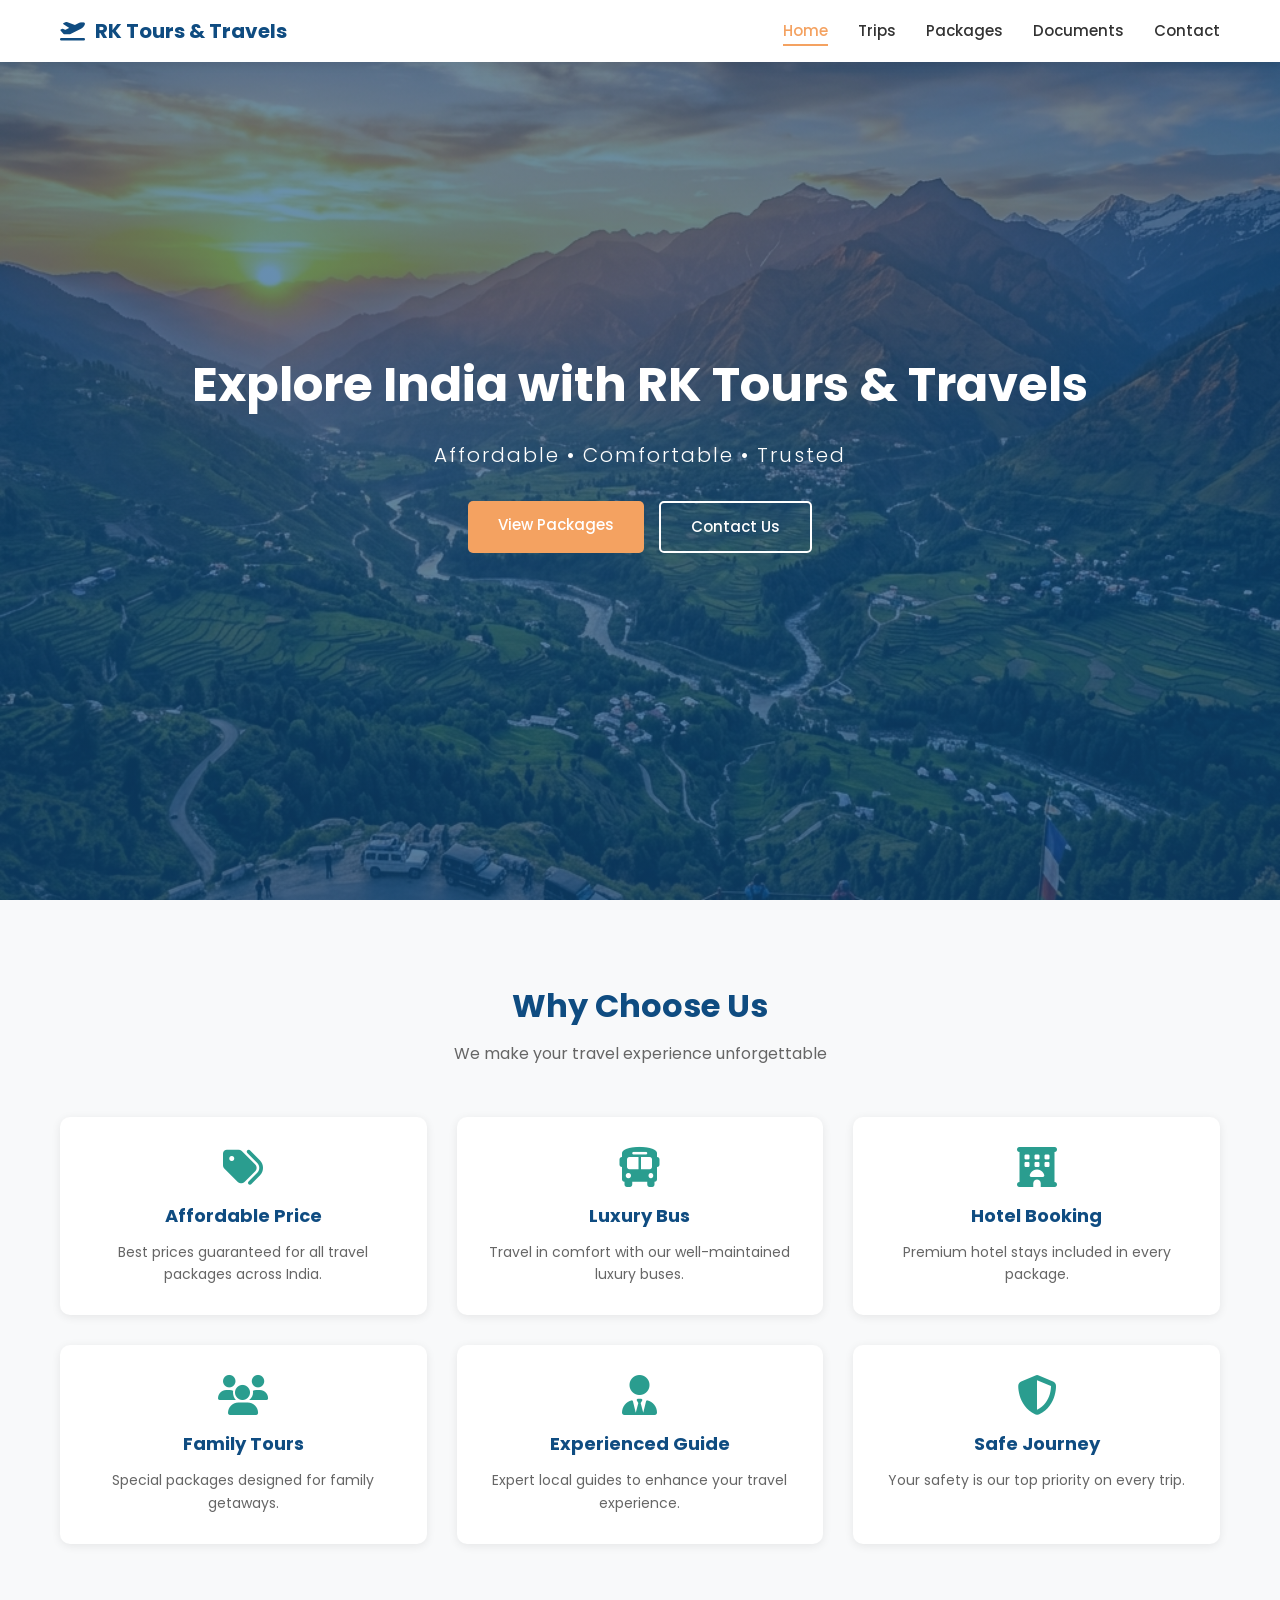
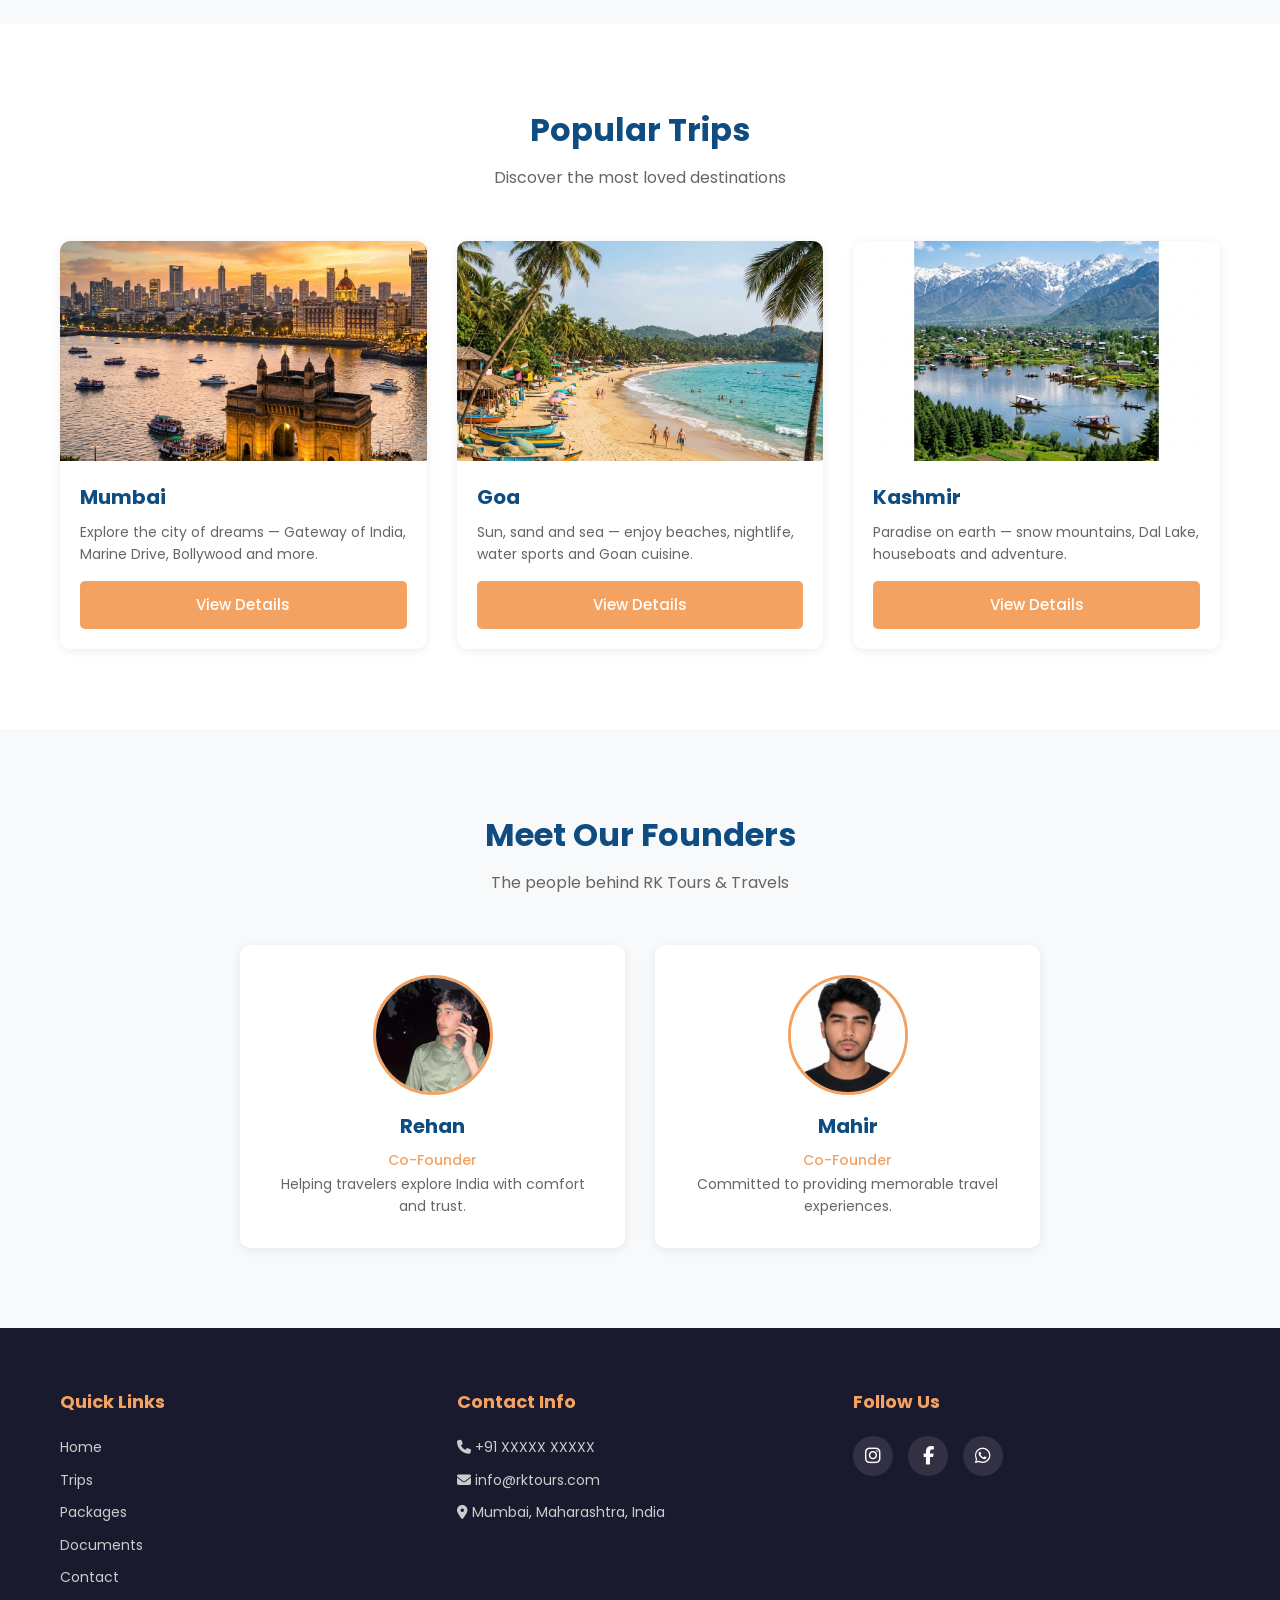
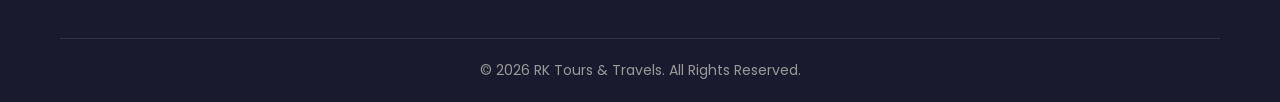
==== index.html @ 8e70b67b "Initial commit - RK Tours & Travels static site" ====
<!DOCTYPE html>
<html lang="en">
<head>
  <meta charset="UTF-8">
  <meta name="viewport" content="width=device-width, initial-scale=1.0">
  <meta name="description" content="RK Tours & Travels - Explore India with affordable, comfortable and trusted travel packages. Book your dream trip to Mumbai, Goa, Kashmir and more.">
  <title>RK Tours & Travels - Explore India</title>
  <!-- Font Awesome -->
  <link rel="stylesheet" href="https://cdnjs.cloudflare.com/ajax/libs/font-awesome/6.5.0/css/all.min.css">
  <!-- CSS -->
  <link rel="stylesheet" href="css/style.css">
  <link rel="stylesheet" href="css/responsive.css">
</head>
<body>

  <!-- ======== NAVBAR ======== -->
  <nav class="navbar" id="navbar">
    <div class="container">
      <a href="index.html" class="logo">
        <i class="fas fa-plane-departure"></i>
        RK Tours & Travels
      </a>
      <ul class="nav-links" id="navLinks">
        <li><a href="index.html" class="active">Home</a></li>
        <li><a href="trips.html">Trips</a></li>
        <li><a href="packages.html">Packages</a></li>
        <li><a href="documents.html">Documents</a></li>
        <li><a href="contact.html">Contact</a></li>
      </ul>
      <button class="hamburger" id="hamburger" aria-label="Toggle menu">
        <span></span>
        <span></span>
        <span></span>
      </button>
    </div>
  </nav>

  <!-- ======== HERO SECTION ======== -->
  <section class="hero" id="hero">
    <div class="hero-content">
      <h1>Explore India with RK Tours & Travels</h1>
      <p>Affordable &bull; Comfortable &bull; Trusted</p>
      <div class="hero-buttons">
        <a href="packages.html" class="btn btn-primary">View Packages</a>
        <a href="contact.html" class="btn btn-outline">Contact Us</a>
      </div>
    </div>
  </section>

  <!-- ======== WHY CHOOSE US ======== -->
  <section class="section" id="why-us">
    <div class="container">
      <h2 class="section-title fade-in">Why Choose Us</h2>
      <p class="section-subtitle fade-in">We make your travel experience unforgettable</p>

      <div class="features-grid">
        <div class="feature-card fade-in">
          <i class="fas fa-tags"></i>
          <h3>Affordable Price</h3>
          <p>Best prices guaranteed for all travel packages across India.</p>
        </div>
        <div class="feature-card fade-in">
          <i class="fas fa-bus"></i>
          <h3>Luxury Bus</h3>
          <p>Travel in comfort with our well-maintained luxury buses.</p>
        </div>
        <div class="feature-card fade-in">
          <i class="fas fa-hotel"></i>
          <h3>Hotel Booking</h3>
          <p>Premium hotel stays included in every package.</p>
        </div>
        <div class="feature-card fade-in">
          <i class="fas fa-users"></i>
          <h3>Family Tours</h3>
          <p>Special packages designed for family getaways.</p>
        </div>
        <div class="feature-card fade-in">
          <i class="fas fa-user-tie"></i>
          <h3>Experienced Guide</h3>
          <p>Expert local guides to enhance your travel experience.</p>
        </div>
        <div class="feature-card fade-in">
          <i class="fas fa-shield-alt"></i>
          <h3>Safe Journey</h3>
          <p>Your safety is our top priority on every trip.</p>
        </div>
      </div>
    </div>
  </section>

  <!-- ======== POPULAR TRIPS ======== -->
  <section class="section" id="trips" style="background: var(--white);">
    <div class="container">
      <h2 class="section-title fade-in">Popular Trips</h2>
      <p class="section-subtitle fade-in">Discover the most loved destinations</p>

      <div class="trips-grid">
        <!-- Mumbai -->
        <div class="trip-card fade-in">
          <div class="card-img-wrapper">
            <img src="images/mumbai.png" alt="Mumbai Tour" class="card-img">
          </div>
          <div class="card-body">
            <h3>Mumbai</h3>
            <p>Explore the city of dreams — Gateway of India, Marine Drive, Bollywood and more.</p>
            <a href="trips.html#mumbai" class="btn btn-primary">View Details</a>
          </div>
        </div>

        <!-- Goa -->
        <div class="trip-card fade-in">
          <div class="card-img-wrapper">
            <img src="images/goa.png" alt="Goa Tour" class="card-img">
          </div>
          <div class="card-body">
            <h3>Goa</h3>
            <p>Sun, sand and sea — enjoy beaches, nightlife, water sports and Goan cuisine.</p>
            <a href="trips.html#goa" class="btn btn-primary">View Details</a>
          </div>
        </div>

        <!-- Kashmir -->
        <div class="trip-card fade-in">
          <div class="card-img-wrapper">
            <img src="images/kashmir.png" alt="Kashmir Tour" class="card-img">
          </div>
          <div class="card-body">
            <h3>Kashmir</h3>
            <p>Paradise on earth — snow mountains, Dal Lake, houseboats and adventure.</p>
            <a href="trips.html#kashmir" class="btn btn-primary">View Details</a>
          </div>
        </div>
      </div>
    </div>
  </section>

  <!-- ======== FOUNDERS ======== -->
  <section class="section" id="founders">
    <div class="container">
      <h2 class="section-title fade-in">Meet Our Founders</h2>
      <p class="section-subtitle fade-in">The people behind RK Tours & Travels</p>

      <div class="founders-grid">
        <div class="founder-card fade-in">
          <img src="images/founder-rehan.jpeg" alt="Rehan - Co-Founder">
          <h3>Rehan</h3>
          <span class="title">Co-Founder</span>
          <p>Helping travelers explore India with comfort and trust.</p>
        </div>
        <div class="founder-card fade-in">
          <img src="images/founder-mahir.jpeg" alt="Mahir - Co-Founder">
          <h3>Mahir</h3>
          <span class="title">Co-Founder</span>
          <p>Committed to providing memorable travel experiences.</p>
        </div>
      </div>
    </div>
  </section>

  <!-- ======== FOOTER ======== -->
  <footer class="footer" id="footer">
    <div class="container">
      <div class="footer-grid">
        <div class="footer-col">
          <h3>Quick Links</h3>
          <a href="index.html">Home</a>
          <a href="trips.html">Trips</a>
          <a href="packages.html">Packages</a>
          <a href="documents.html">Documents</a>
          <a href="contact.html">Contact</a>
        </div>
        <div class="footer-col">
          <h3>Contact Info</h3>
          <p><i class="fas fa-phone"></i> +91 XXXXX XXXXX</p>
          <p><i class="fas fa-envelope"></i> info@rktours.com</p>
          <p><i class="fas fa-map-marker-alt"></i> Mumbai, Maharashtra, India</p>
        </div>
        <div class="footer-col">
          <h3>Follow Us</h3>
          <div class="social-links">
            <a href="#" aria-label="Instagram"><i class="fab fa-instagram"></i></a>
            <a href="#" aria-label="Facebook"><i class="fab fa-facebook-f"></i></a>
            <a href="#" aria-label="WhatsApp"><i class="fab fa-whatsapp"></i></a>
          </div>
        </div>
      </div>
      <div class="footer-bottom">
        <p>&copy; 2026 RK Tours & Travels. All Rights Reserved.</p>
      </div>
    </div>
  </footer>

  <!-- Scroll to Top -->
  <button class="scroll-top" id="scrollTop" aria-label="Scroll to top">
    <i class="fas fa-arrow-up"></i>
  </button>

  <!-- JS -->
  <script src="js/script.js"></script>

</body>
</html>
---- css/style.css ----
/* ============================
   RK Tours & Travels - Main CSS
   ============================ */

/* Google Fonts */
@import url('https://fonts.googleapis.com/css2?family=Poppins:wght@300;400;500;600;700&display=swap');

/* ---- CSS Variables ---- */
:root {
  --primary: #0F4C81;
  --secondary: #F4A261;
  --accent: #2A9D8F;
  --bg: #F8F9FA;
  --text: #333333;
  --white: #ffffff;
  --light-gray: #e9ecef;
  --dark: #1a1a2e;
}

/* ---- Reset ---- */
* {
  margin: 0;
  padding: 0;
  box-sizing: border-box;
}

html {
  scroll-behavior: smooth;
}

body {
  font-family: 'Poppins', sans-serif;
  color: var(--text);
  background-color: var(--bg);
  line-height: 1.6;
}

a {
  text-decoration: none;
  color: inherit;
}

ul {
  list-style: none;
}

img {
  max-width: 100%;
  display: block;
}

.container {
  max-width: 1200px;
  margin: 0 auto;
  padding: 0 20px;
}

/* ---- Section Common ---- */
.section {
  padding: 80px 0;
}

.section-title {
  text-align: center;
  font-size: 32px;
  font-weight: 700;
  color: var(--primary);
  margin-bottom: 10px;
}

.section-subtitle {
  text-align: center;
  font-size: 16px;
  color: #666;
  margin-bottom: 50px;
}

/* ================================
   NAVBAR
   ================================ */
.navbar {
  position: fixed;
  top: 0;
  left: 0;
  width: 100%;
  z-index: 1000;
  background: var(--white);
  box-shadow: 0 2px 10px rgba(0, 0, 0, 0.1);
  transition: background 0.3s ease;
}

.navbar .container {
  display: flex;
  justify-content: space-between;
  align-items: center;
  padding: 15px 20px;
}

.navbar .logo {
  display: flex;
  align-items: center;
  gap: 10px;
  font-size: 20px;
  font-weight: 700;
  color: var(--primary);
}

.navbar .logo img {
  width: 40px;
  height: 40px;
  border-radius: 50%;
}

.navbar .nav-links {
  display: flex;
  gap: 30px;
}

.navbar .nav-links a {
  font-size: 15px;
  font-weight: 500;
  color: var(--text);
  transition: color 0.3s ease;
  position: relative;
}

.navbar .nav-links a:hover,
.navbar .nav-links a.active {
  color: var(--secondary);
}

.navbar .nav-links a.active::after {
  content: '';
  position: absolute;
  bottom: -5px;
  left: 0;
  width: 100%;
  height: 2px;
  background: var(--secondary);
}

/* Hamburger Menu */
.hamburger {
  display: none;
  flex-direction: column;
  gap: 5px;
  cursor: pointer;
  background: none;
  border: none;
}

.hamburger span {
  width: 25px;
  height: 3px;
  background: var(--primary);
  border-radius: 3px;
  transition: 0.3s ease;
}

/* ================================
   HERO SECTION
   ================================ */
.hero {
  height: 100vh;
  min-height: 500px;
  background: linear-gradient(rgba(15, 76, 129, 0.6), rgba(15, 76, 129, 0.7)),
              url('../images/hero.png') center/cover no-repeat;
  display: flex;
  align-items: center;
  justify-content: center;
  text-align: center;
  color: var(--white);
}

.hero-content h1 {
  font-size: 48px;
  font-weight: 700;
  margin-bottom: 15px;
}

.hero-content p {
  font-size: 20px;
  font-weight: 300;
  margin-bottom: 30px;
  letter-spacing: 2px;
}

.hero-buttons {
  display: flex;
  gap: 15px;
  justify-content: center;
  flex-wrap: wrap;
}

/* ---- Buttons ---- */
.btn {
  display: inline-block;
  padding: 12px 30px;
  border-radius: 5px;
  font-size: 15px;
  font-weight: 500;
  cursor: pointer;
  transition: transform 0.3s ease, box-shadow 0.3s ease;
  border: none;
  font-family: 'Poppins', sans-serif;
}

.btn:hover {
  transform: translateY(-2px);
  box-shadow: 0 5px 15px rgba(0, 0, 0, 0.2);
}

.btn-primary {
  background: var(--secondary);
  color: var(--white);
}

.btn-outline {
  background: transparent;
  color: var(--white);
  border: 2px solid var(--white);
}

.btn-outline:hover {
  background: var(--white);
  color: var(--primary);
}

.btn-accent {
  background: var(--accent);
  color: var(--white);
}

/* ================================
   WHY CHOOSE US
   ================================ */
.features-grid {
  display: grid;
  grid-template-columns: repeat(3, 1fr);
  gap: 30px;
}

.feature-card {
  background: var(--white);
  padding: 30px;
  border-radius: 10px;
  text-align: center;
  box-shadow: 0 2px 10px rgba(0, 0, 0, 0.08);
  transition: transform 0.3s ease, box-shadow 0.3s ease;
}

.feature-card:hover {
  transform: translateY(-5px);
  box-shadow: 0 8px 25px rgba(0, 0, 0, 0.12);
}

.feature-card i {
  font-size: 40px;
  color: var(--accent);
  margin-bottom: 15px;
}

.feature-card h3 {
  font-size: 18px;
  color: var(--primary);
  margin-bottom: 10px;
}

.feature-card p {
  font-size: 14px;
  color: #666;
}

/* ================================
   TRIP CARDS
   ================================ */
.trips-grid {
  display: grid;
  grid-template-columns: repeat(3, 1fr);
  gap: 30px;
}

.trip-card {
  background: var(--white);
  border-radius: 10px;
  overflow: hidden;
  box-shadow: 0 2px 10px rgba(0, 0, 0, 0.08);
  transition: transform 0.3s ease, box-shadow 0.3s ease;
}

.trip-card:hover {
  transform: translateY(-5px);
  box-shadow: 0 8px 25px rgba(0, 0, 0, 0.12);
}

.trip-card .card-img {
  width: 100%;
  height: 220px;
  object-fit: cover;
  transition: transform 0.3s ease;
}

.trip-card:hover .card-img {
  transform: scale(1.05);
}

.trip-card .card-img-wrapper {
  overflow: hidden;
}

.trip-card .card-body {
  padding: 20px;
}

.trip-card .card-body h3 {
  font-size: 20px;
  color: var(--primary);
  margin-bottom: 8px;
}

.trip-card .card-body p {
  font-size: 14px;
  color: #666;
  margin-bottom: 15px;
}

.trip-card .card-body .btn {
  width: 100%;
  text-align: center;
}

/* ================================
   FOUNDERS SECTION
   ================================ */
.founders-grid {
  display: grid;
  grid-template-columns: repeat(2, 1fr);
  gap: 30px;
  max-width: 800px;
  margin: 0 auto;
}

.founder-card {
  background: var(--white);
  border-radius: 10px;
  padding: 30px;
  text-align: center;
  box-shadow: 0 2px 10px rgba(0, 0, 0, 0.08);
  transition: transform 0.3s ease;
}

.founder-card:hover {
  transform: translateY(-5px);
}

.founder-card img {
  width: 120px;
  height: 120px;
  border-radius: 50%;
  object-fit: cover;
  margin: 0 auto 15px;
  border: 3px solid var(--secondary);
}

.founder-card h3 {
  font-size: 20px;
  color: var(--primary);
  margin-bottom: 5px;
}

.founder-card .title {
  font-size: 14px;
  color: var(--secondary);
  font-weight: 500;
  margin-bottom: 10px;
}

.founder-card p {
  font-size: 14px;
  color: #666;
}

/* ================================
   FOOTER
   ================================ */
.footer {
  background: var(--dark);
  color: var(--white);
  padding: 60px 0 20px;
}

.footer-grid {
  display: grid;
  grid-template-columns: repeat(3, 1fr);
  gap: 30px;
  margin-bottom: 40px;
}

.footer-col h3 {
  font-size: 18px;
  margin-bottom: 20px;
  color: var(--secondary);
}

.footer-col a {
  display: block;
  margin-bottom: 10px;
  font-size: 14px;
  color: #ccc;
  transition: color 0.3s ease;
}

.footer-col a:hover {
  color: var(--secondary);
}

.footer-col p {
  font-size: 14px;
  color: #ccc;
  margin-bottom: 10px;
}

.footer-col .social-links {
  display: flex;
  gap: 15px;
  margin-top: 10px;
}

.footer-col .social-links a {
  display: flex;
  align-items: center;
  justify-content: center;
  width: 40px;
  height: 40px;
  border-radius: 50%;
  background: rgba(255, 255, 255, 0.1);
  font-size: 18px;
  color: var(--white);
  transition: background 0.3s ease;
}

.footer-col .social-links a:hover {
  background: var(--secondary);
}

.footer-bottom {
  text-align: center;
  padding-top: 20px;
  border-top: 1px solid rgba(255, 255, 255, 0.1);
  font-size: 14px;
  color: #999;
}

/* ================================
   PAGE HERO (inner pages)
   ================================ */
.page-hero {
  height: 300px;
  background: linear-gradient(rgba(15, 76, 129, 0.7), rgba(15, 76, 129, 0.8)),
              url('../images/hero.png') center/cover no-repeat;
  display: flex;
  align-items: center;
  justify-content: center;
  text-align: center;
  color: var(--white);
  margin-top: 70px;
}

.page-hero h1 {
  font-size: 36px;
  font-weight: 700;
}

.page-hero p {
  font-size: 16px;
  margin-top: 10px;
  opacity: 0.9;
}

/* ================================
   TRIP DETAIL (trips page)
   ================================ */
.trip-detail {
  background: var(--white);
  border-radius: 10px;
  overflow: hidden;
  box-shadow: 0 2px 10px rgba(0, 0, 0, 0.08);
  margin-bottom: 40px;
}

.trip-detail-img {
  width: 100%;
  height: 300px;
  object-fit: cover;
}

.trip-detail-body {
  padding: 30px;
}

.trip-detail-body h2 {
  font-size: 28px;
  color: var(--primary);
  margin-bottom: 10px;
}

.trip-meta {
  display: flex;
  gap: 20px;
  margin-bottom: 20px;
  flex-wrap: wrap;
}

.trip-meta span {
  display: inline-flex;
  align-items: center;
  gap: 8px;
  font-size: 14px;
  color: #666;
  background: var(--bg);
  padding: 6px 14px;
  border-radius: 20px;
}

.trip-meta span i {
  color: var(--accent);
}

.trip-detail-body h3 {
  font-size: 18px;
  color: var(--primary);
  margin: 20px 0 10px;
}

.trip-detail-body ul {
  padding-left: 20px;
  margin-bottom: 15px;
}

.trip-detail-body ul li {
  font-size: 14px;
  margin-bottom: 8px;
  color: #555;
  list-style: none;
  position: relative;
  padding-left: 20px;
}

.trip-detail-body ul.included li::before {
  content: '\f00c';
  font-family: 'Font Awesome 6 Free';
  font-weight: 900;
  position: absolute;
  left: 0;
  color: var(--accent);
}

.trip-detail-body ul.excluded li::before {
  content: '\f00d';
  font-family: 'Font Awesome 6 Free';
  font-weight: 900;
  position: absolute;
  left: 0;
  color: #e74c3c;
}

.include-exclude {
  display: grid;
  grid-template-columns: 1fr 1fr;
  gap: 20px;
}

/* ================================
   PACKAGES PAGE
   ================================ */
.packages-grid {
  display: grid;
  grid-template-columns: repeat(3, 1fr);
  gap: 30px;
}

.package-card {
  background: var(--white);
  border-radius: 10px;
  padding: 30px;
  text-align: center;
  box-shadow: 0 2px 10px rgba(0, 0, 0, 0.08);
  transition: transform 0.3s ease;
  position: relative;
  border: 2px solid transparent;
}

.package-card:hover {
  transform: translateY(-5px);
}

.package-card.popular {
  border-color: var(--secondary);
}

.package-card .badge {
  position: absolute;
  top: -12px;
  left: 50%;
  transform: translateX(-50%);
  background: var(--secondary);
  color: var(--white);
  padding: 4px 16px;
  border-radius: 20px;
  font-size: 12px;
  font-weight: 600;
}

.package-card h3 {
  font-size: 22px;
  color: var(--primary);
  margin-bottom: 10px;
}

.package-card .price {
  font-size: 36px;
  font-weight: 700;
  color: var(--accent);
  margin-bottom: 5px;
}

.package-card .price-note {
  font-size: 13px;
  color: #999;
  margin-bottom: 20px;
}

.package-card ul {
  margin-bottom: 25px;
}

.package-card ul li {
  padding: 8px 0;
  font-size: 14px;
  border-bottom: 1px solid var(--light-gray);
  color: #555;
}

.package-card ul li i {
  color: var(--accent);
  margin-right: 8px;
}

/* Exclusive Packages */
.exclusive-grid {
  display: grid;
  grid-template-columns: repeat(3, 1fr);
  gap: 25px;
}

.exclusive-card {
  background: var(--white);
  border-radius: 10px;
  padding: 25px;
  text-align: center;
  box-shadow: 0 2px 10px rgba(0, 0, 0, 0.08);
  transition: transform 0.3s ease, box-shadow 0.3s ease;
}

.exclusive-card:hover {
  transform: translateY(-5px);
  box-shadow: 0 8px 25px rgba(0, 0, 0, 0.12);
}

.exclusive-card i {
  font-size: 36px;
  color: var(--secondary);
  margin-bottom: 12px;
}

.exclusive-card h3 {
  font-size: 16px;
  color: var(--primary);
  margin-bottom: 8px;
}

.exclusive-card p {
  font-size: 13px;
  color: #666;
}

/* ================================
   DOCUMENTS PAGE
   ================================ */
.documents-list {
  max-width: 700px;
  margin: 0 auto;
}

.doc-item {
  display: flex;
  align-items: center;
  gap: 15px;
  background: var(--white);
  padding: 18px 25px;
  border-radius: 8px;
  margin-bottom: 12px;
  box-shadow: 0 2px 8px rgba(0, 0, 0, 0.06);
}

.doc-item i {
  font-size: 22px;
  color: var(--accent);
  width: 30px;
  text-align: center;
}

.doc-item span {
  font-size: 15px;
}

/* Checklist */
.checklist {
  max-width: 500px;
  margin: 0 auto;
  background: var(--white);
  padding: 30px;
  border-radius: 10px;
  box-shadow: 0 2px 10px rgba(0, 0, 0, 0.08);
}

.checklist h3 {
  font-size: 20px;
  color: var(--primary);
  margin-bottom: 20px;
  text-align: center;
}

.checklist label {
  display: flex;
  align-items: center;
  gap: 12px;
  padding: 10px 0;
  font-size: 15px;
  cursor: pointer;
  border-bottom: 1px solid var(--light-gray);
}

.checklist label:last-child {
  border-bottom: none;
}

.checklist input[type="checkbox"] {
  width: 18px;
  height: 18px;
  accent-color: var(--accent);
}

/* ================================
   CONTACT PAGE
   ================================ */
.contact-grid {
  display: grid;
  grid-template-columns: 1fr 1fr;
  gap: 40px;
}

.contact-info-cards {
  display: grid;
  grid-template-columns: 1fr 1fr;
  gap: 15px;
  margin-bottom: 25px;
}

.info-card {
  background: var(--white);
  padding: 20px;
  border-radius: 8px;
  text-align: center;
  box-shadow: 0 2px 8px rgba(0, 0, 0, 0.06);
}

.info-card i {
  font-size: 28px;
  color: var(--secondary);
  margin-bottom: 10px;
}

.info-card h4 {
  font-size: 14px;
  color: var(--primary);
  margin-bottom: 5px;
}

.info-card p {
  font-size: 13px;
  color: #666;
}

.map-container {
  border-radius: 10px;
  overflow: hidden;
  box-shadow: 0 2px 10px rgba(0, 0, 0, 0.08);
}

.map-container iframe {
  width: 100%;
  height: 250px;
  border: none;
}

/* Contact Form */
.contact-form {
  background: var(--white);
  padding: 30px;
  border-radius: 10px;
  box-shadow: 0 2px 10px rgba(0, 0, 0, 0.08);
}

.contact-form h3 {
  font-size: 22px;
  color: var(--primary);
  margin-bottom: 20px;
}

.form-group {
  margin-bottom: 18px;
}

.form-group label {
  display: block;
  font-size: 14px;
  font-weight: 500;
  margin-bottom: 5px;
  color: var(--text);
}

.form-group input,
.form-group select,
.form-group textarea {
  width: 100%;
  padding: 10px 14px;
  border: 1px solid #ddd;
  border-radius: 5px;
  font-size: 14px;
  font-family: 'Poppins', sans-serif;
  transition: border-color 0.3s ease;
}

.form-group input:focus,
.form-group select:focus,
.form-group textarea:focus {
  outline: none;
  border-color: var(--primary);
}

.form-group textarea {
  height: 120px;
  resize: vertical;
}

.form-group .error-msg {
  color: #e74c3c;
  font-size: 12px;
  margin-top: 4px;
  display: none;
}

.form-group.error input,
.form-group.error select,
.form-group.error textarea {
  border-color: #e74c3c;
}

.form-group.error .error-msg {
  display: block;
}

.form-success {
  background: #d4edda;
  color: #155724;
  padding: 12px 20px;
  border-radius: 5px;
  text-align: center;
  margin-bottom: 15px;
  display: none;
}

/* ================================
   SCROLL TO TOP
   ================================ */
.scroll-top {
  position: fixed;
  bottom: 30px;
  right: 30px;
  width: 45px;
  height: 45px;
  background: var(--primary);
  color: var(--white);
  border: none;
  border-radius: 50%;
  font-size: 18px;
  cursor: pointer;
  display: none;
  align-items: center;
  justify-content: center;
  box-shadow: 0 3px 10px rgba(0, 0, 0, 0.2);
  transition: background 0.3s ease;
  z-index: 999;
}

.scroll-top.visible {
  display: flex;
}

.scroll-top:hover {
  background: var(--secondary);
}

/* ================================
   ANIMATIONS
   ================================ */
.fade-in {
  opacity: 0;
  transform: translateY(20px);
  transition: opacity 0.6s ease, transform 0.6s ease;
}

.fade-in.visible {
  opacity: 1;
  transform: translateY(0);
}
---- css/responsive.css ----
/* ============================
   RK Tours & Travels - Responsive
   ============================ */

/* ---- Laptop (max-width: 1200px) ---- */
@media (max-width: 1200px) {
  .hero-content h1 {
    font-size: 40px;
  }
}

/* ---- Tablet (max-width: 768px) ---- */
@media (max-width: 768px) {

  /* Navbar */
  .navbar .nav-links {
    display: none;
    flex-direction: column;
    position: absolute;
    top: 70px;
    left: 0;
    width: 100%;
    background: var(--white);
    padding: 20px;
    box-shadow: 0 5px 15px rgba(0, 0, 0, 0.1);
    gap: 15px;
  }

  .navbar .nav-links.active {
    display: flex;
  }

  .hamburger {
    display: flex;
  }

  /* Hero */
  .hero-content h1 {
    font-size: 30px;
  }

  .hero-content p {
    font-size: 16px;
  }

  /* Grids */
  .features-grid,
  .trips-grid,
  .packages-grid,
  .exclusive-grid {
    grid-template-columns: 1fr 1fr;
  }

  .founders-grid {
    grid-template-columns: 1fr;
    max-width: 400px;
  }

  .footer-grid {
    grid-template-columns: 1fr;
    text-align: center;
  }

  .footer-col .social-links {
    justify-content: center;
  }

  /* Contact */
  .contact-grid {
    grid-template-columns: 1fr;
  }

  .contact-info-cards {
    grid-template-columns: 1fr 1fr;
  }

  /* Trip Detail */
  .include-exclude {
    grid-template-columns: 1fr;
  }

  .trip-detail-img {
    height: 200px;
  }

  /* Page Hero */
  .page-hero {
    height: 220px;
  }

  .page-hero h1 {
    font-size: 28px;
  }

  .section-title {
    font-size: 26px;
  }
}

/* ---- Mobile (max-width: 480px) ---- */
@media (max-width: 480px) {

  .hero {
    min-height: 400px;
  }

  .hero-content h1 {
    font-size: 24px;
  }

  .hero-content p {
    font-size: 14px;
  }

  .hero-buttons {
    flex-direction: column;
    align-items: center;
  }

  .features-grid,
  .trips-grid,
  .packages-grid,
  .exclusive-grid {
    grid-template-columns: 1fr;
  }

  .contact-info-cards {
    grid-template-columns: 1fr;
  }

  .section {
    padding: 50px 0;
  }

  .section-title {
    font-size: 22px;
  }

  .section-subtitle {
    font-size: 14px;
  }

  .page-hero {
    height: 180px;
    margin-top: 60px;
  }

  .page-hero h1 {
    font-size: 22px;
  }

  .trip-meta {
    flex-direction: column;
    gap: 8px;
  }
}
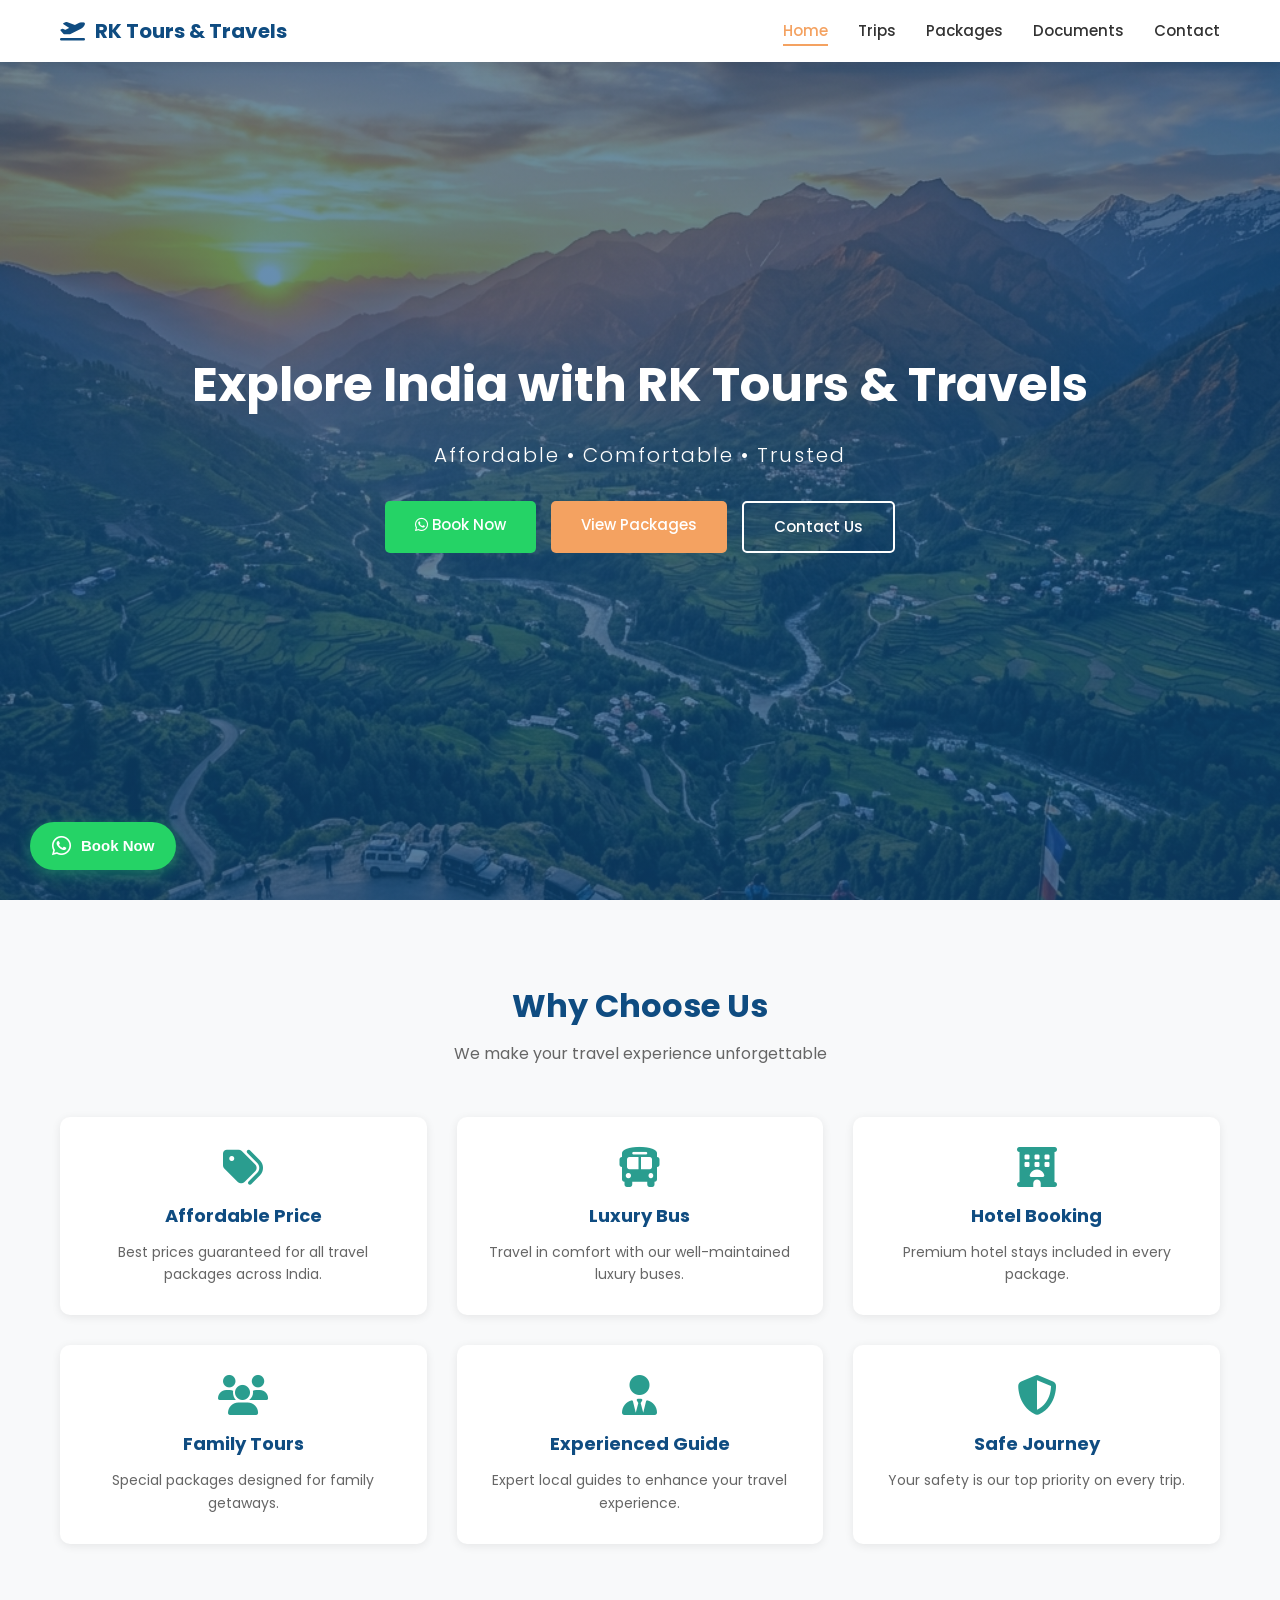
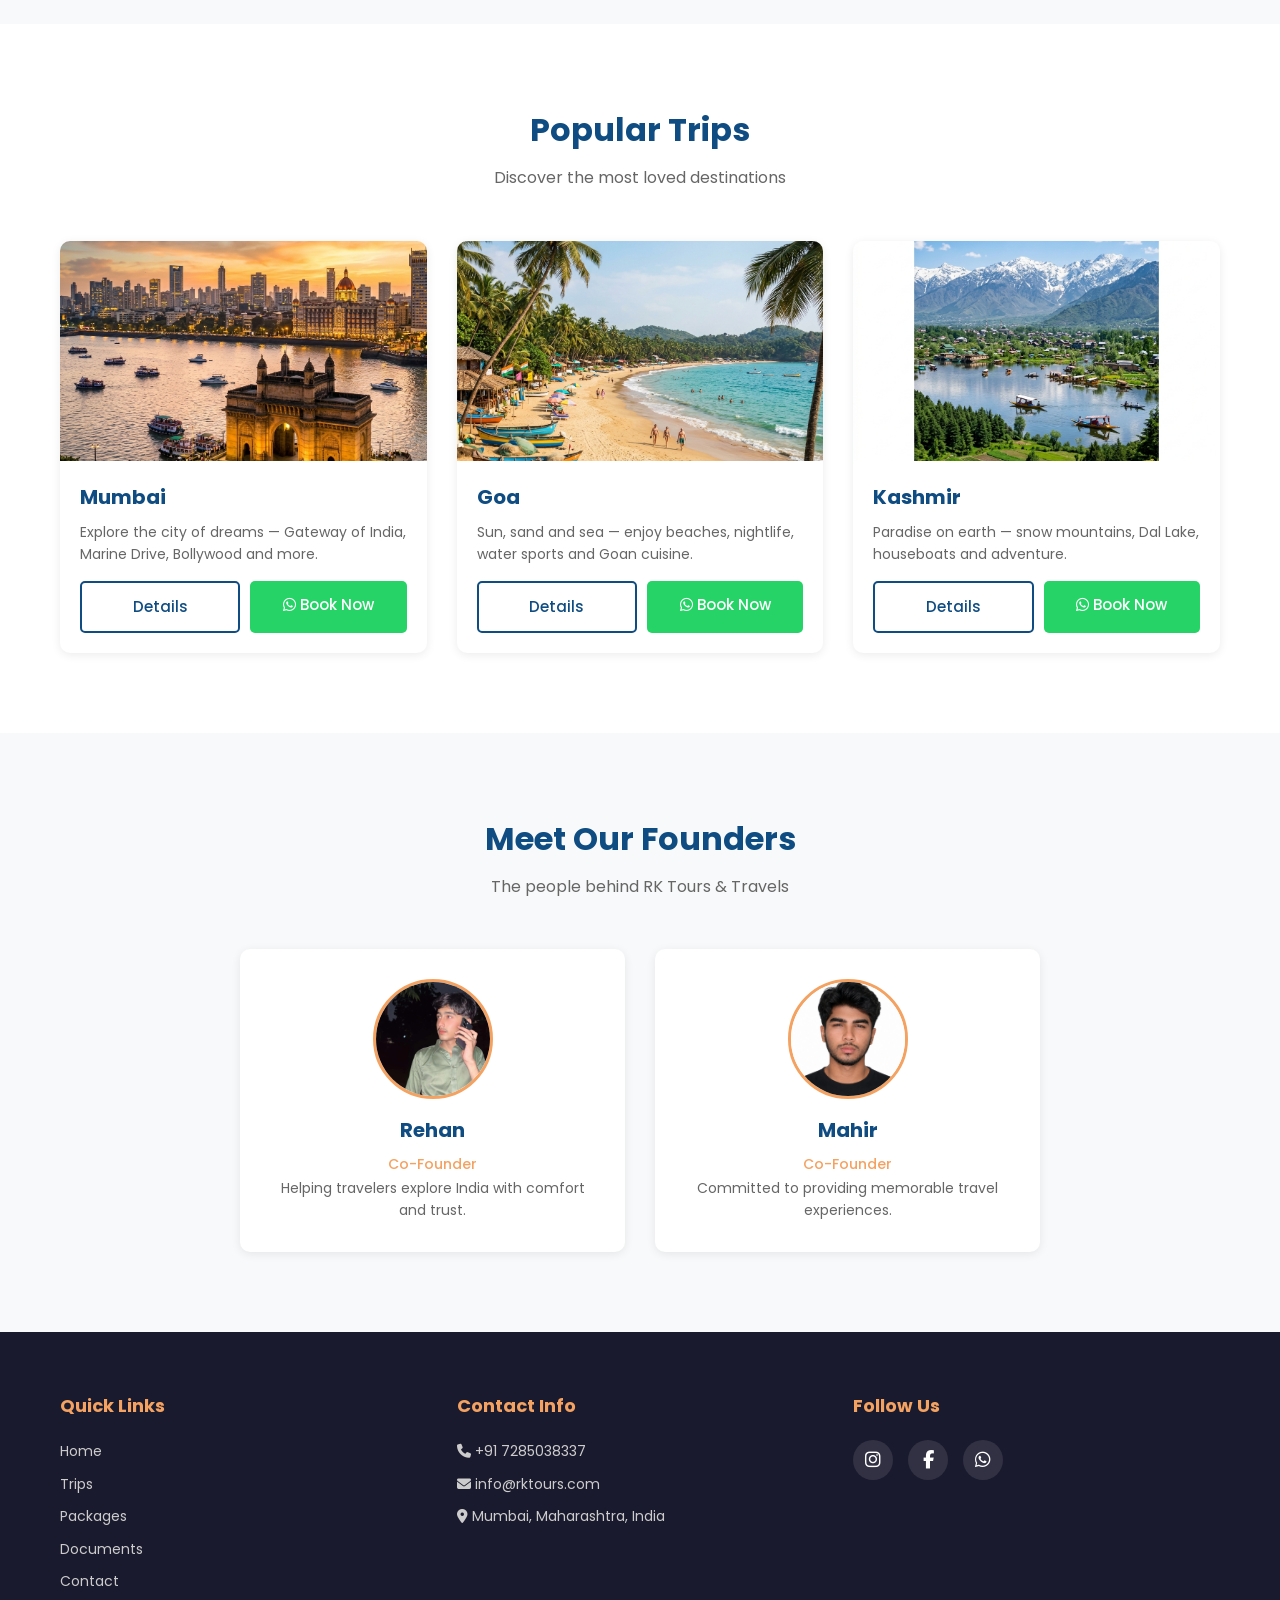
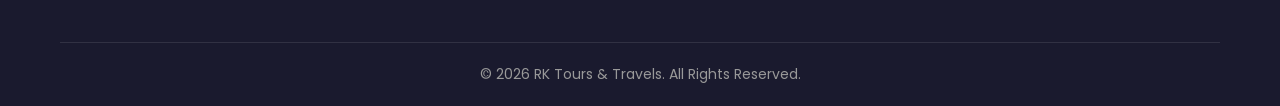
==== commit f65c4679: "Add WhatsApp Book Now integration and contact form WhatsApp routing" ====
--- a/index.html
+++ b/index.html
@@ -41,6 +41,7 @@
       <h1>Explore India with RK Tours & Travels</h1>
       <p>Affordable &bull; Comfortable &bull; Trusted</p>
       <div class="hero-buttons">
+        <a href="https://wa.me/917285038337?text=Hello%20RK%20Tours%20%26%20Travels,%20I%20would%20like%20to%20book%20a%20trip!" target="_blank" rel="noopener noreferrer" class="btn btn-whatsapp"><i class="fab fa-whatsapp"></i> Book Now</a>
         <a href="packages.html" class="btn btn-primary">View Packages</a>
         <a href="contact.html" class="btn btn-outline">Contact Us</a>
       </div>
@@ -103,7 +104,10 @@
           <div class="card-body">
             <h3>Mumbai</h3>
             <p>Explore the city of dreams — Gateway of India, Marine Drive, Bollywood and more.</p>
-            <a href="trips.html#mumbai" class="btn btn-primary">View Details</a>
+            <div style="display: flex; gap: 10px;">
+              <a href="trips.html#mumbai" class="btn btn-outline" style="flex:1; text-align:center; color: var(--primary); border-color: var(--primary);">Details</a>
+              <a href="https://wa.me/917285038337?text=Hello%20RK%20Tours,%20I%20want%20to%20book%20the%20Mumbai%20Tour!" target="_blank" rel="noopener noreferrer" class="btn btn-whatsapp" style="flex:1; text-align:center;"><i class="fab fa-whatsapp"></i> Book Now</a>
+            </div>
           </div>
         </div>
 
@@ -115,7 +119,10 @@
           <div class="card-body">
             <h3>Goa</h3>
             <p>Sun, sand and sea — enjoy beaches, nightlife, water sports and Goan cuisine.</p>
-            <a href="trips.html#goa" class="btn btn-primary">View Details</a>
+            <div style="display: flex; gap: 10px;">
+              <a href="trips.html#goa" class="btn btn-outline" style="flex:1; text-align:center; color: var(--primary); border-color: var(--primary);">Details</a>
+              <a href="https://wa.me/917285038337?text=Hello%20RK%20Tours,%20I%20want%20to%20book%20the%20Goa%20Tour!" target="_blank" rel="noopener noreferrer" class="btn btn-whatsapp" style="flex:1; text-align:center;"><i class="fab fa-whatsapp"></i> Book Now</a>
+            </div>
           </div>
         </div>
 
@@ -127,7 +134,10 @@
           <div class="card-body">
             <h3>Kashmir</h3>
             <p>Paradise on earth — snow mountains, Dal Lake, houseboats and adventure.</p>
-            <a href="trips.html#kashmir" class="btn btn-primary">View Details</a>
+            <div style="display: flex; gap: 10px;">
+              <a href="trips.html#kashmir" class="btn btn-outline" style="flex:1; text-align:center; color: var(--primary); border-color: var(--primary);">Details</a>
+              <a href="https://wa.me/917285038337?text=Hello%20RK%20Tours,%20I%20want%20to%20book%20the%20Kashmir%20Tour!" target="_blank" rel="noopener noreferrer" class="btn btn-whatsapp" style="flex:1; text-align:center;"><i class="fab fa-whatsapp"></i> Book Now</a>
+            </div>
           </div>
         </div>
       </div>
@@ -171,7 +181,7 @@
         </div>
         <div class="footer-col">
           <h3>Contact Info</h3>
-          <p><i class="fas fa-phone"></i> +91 XXXXX XXXXX</p>
+          <p><i class="fas fa-phone"></i> <a href="tel:+917285038337" style="display:inline; color:inherit;">+91 7285038337</a></p>
           <p><i class="fas fa-envelope"></i> info@rktours.com</p>
           <p><i class="fas fa-map-marker-alt"></i> Mumbai, Maharashtra, India</p>
         </div>
@@ -180,7 +190,7 @@
           <div class="social-links">
             <a href="#" aria-label="Instagram"><i class="fab fa-instagram"></i></a>
             <a href="#" aria-label="Facebook"><i class="fab fa-facebook-f"></i></a>
-            <a href="#" aria-label="WhatsApp"><i class="fab fa-whatsapp"></i></a>
+            <a href="https://wa.me/917285038337" target="_blank" rel="noopener noreferrer" aria-label="WhatsApp"><i class="fab fa-whatsapp"></i></a>
           </div>
         </div>
       </div>
--- a/css/style.css
+++ b/css/style.css
@@ -231,6 +231,17 @@
   color: var(--white);
 }
 
+.btn-whatsapp {
+  background: #25D366;
+  color: var(--white);
+}
+
+.btn-whatsapp:hover {
+  background: #128C7E;
+  color: var(--white);
+}
+
+
 /* ================================
    WHY CHOOSE US
    ================================ */
@@ -912,6 +923,37 @@
   background: var(--secondary);
 }
 
+/* Floating WhatsApp Button */
+.whatsapp-float {
+  position: fixed;
+  bottom: 30px;
+  left: 30px;
+  background: #25D366;
+  color: #ffffff;
+  border-radius: 50px;
+  padding: 12px 22px;
+  font-size: 15px;
+  font-weight: 600;
+  display: flex;
+  align-items: center;
+  gap: 10px;
+  box-shadow: 0 4px 15px rgba(37, 211, 102, 0.4);
+  z-index: 999;
+  transition: transform 0.3s ease, background 0.3s ease, box-shadow 0.3s ease;
+  text-decoration: none;
+}
+
+.whatsapp-float:hover {
+  background: #128C7E;
+  color: #ffffff;
+  transform: translateY(-3px);
+  box-shadow: 0 6px 20px rgba(18, 140, 126, 0.5);
+}
+
+.whatsapp-float i {
+  font-size: 22px;
+}
+
 /* ================================
    ANIMATIONS
    ================================ */
@@ -925,3 +967,4 @@
   opacity: 1;
   transform: translateY(0);
 }
+
--- a/css/responsive.css
+++ b/css/responsive.css
@@ -153,4 +153,12 @@
     flex-direction: column;
     gap: 8px;
   }
+
+  .whatsapp-float {
+    bottom: 20px;
+    left: 15px;
+    padding: 10px 16px;
+    font-size: 13px;
+  }
 }
+
